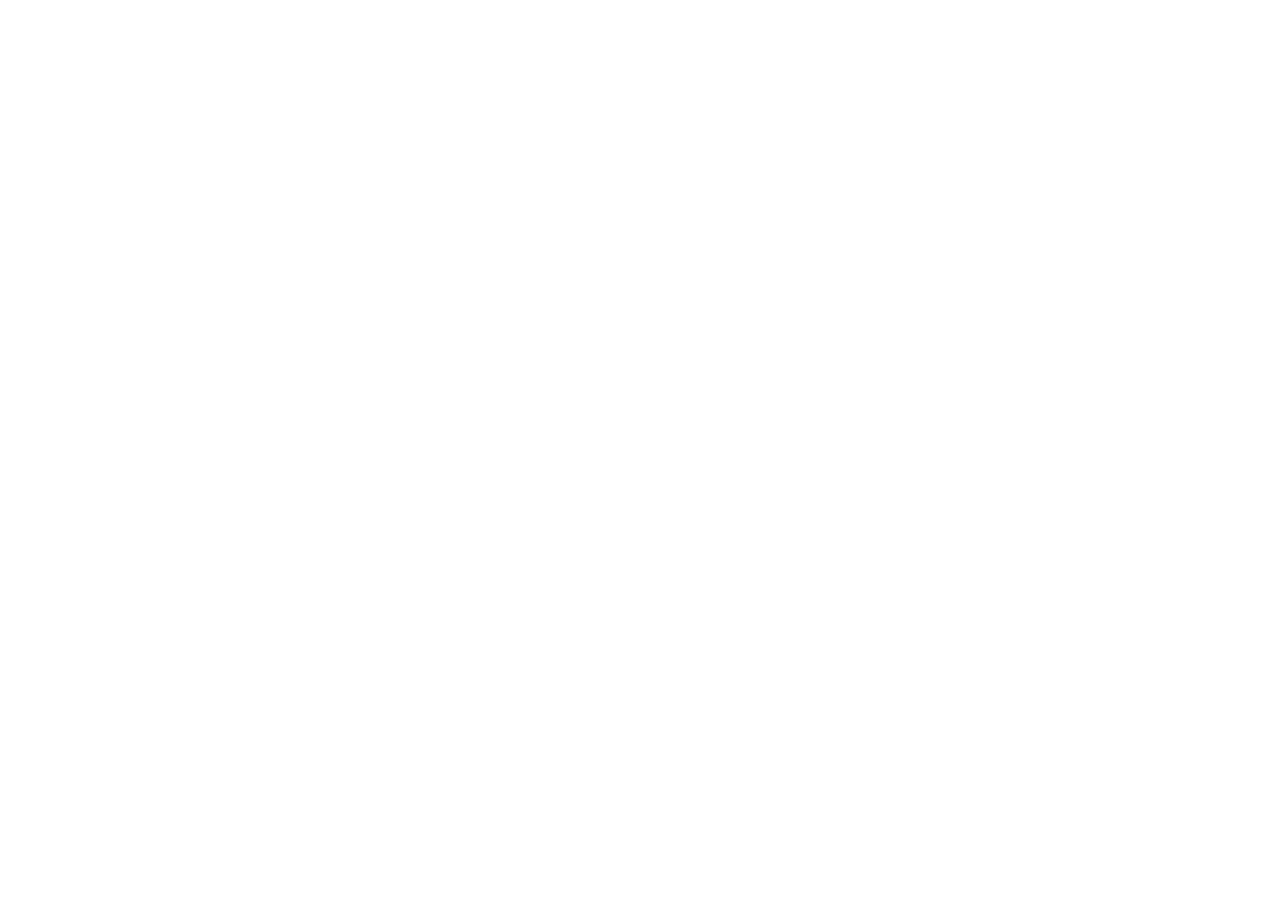
==== index.html @ 4b8dcdec "init index.html and styels.css" ====
<!DOCTYPE html>
<html lang="en">
<head>
  <meta charset="UTF-8">
  <meta name="viewport" content="width=device-width, initial-scale=1.0">
  <title>BarberShop</title>
  <link rel="stylesheet" href="styles.css">
</head>
<body>
  
</body>
</html>
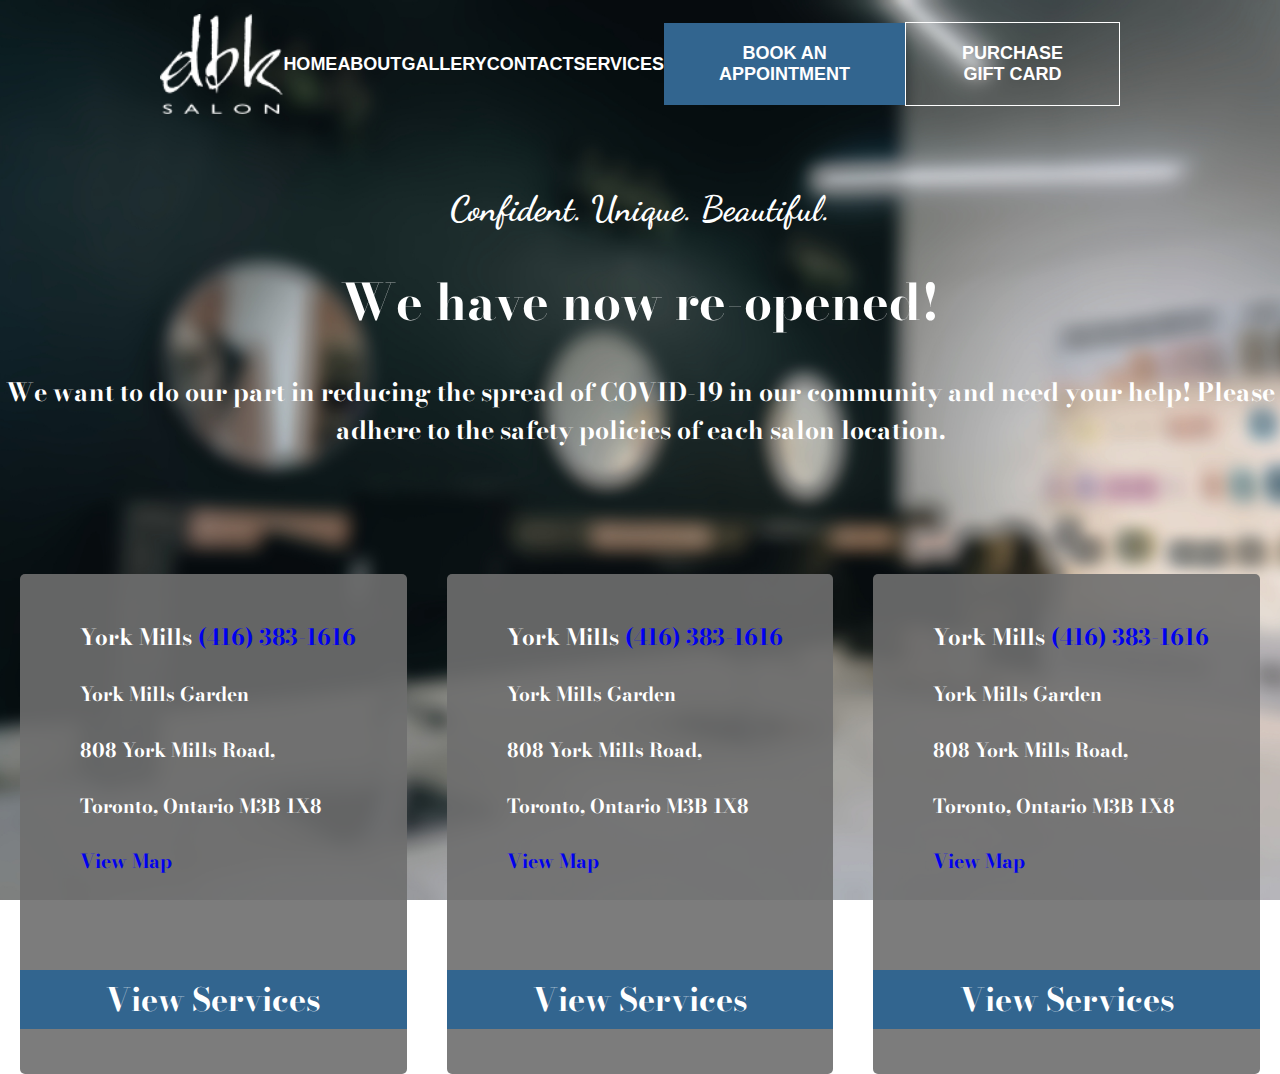
==== commit e0e2566d: "worked on index adding tiles and navbar" ====
--- a/index.html
+++ b/index.html
@@ -3,10 +3,67 @@
 <head>
   <meta charset="UTF-8">
   <meta name="viewport" content="width=device-width, initial-scale=1.0">
-  <title>BarberShop</title>
+  <title>DBK Salon</title>
   <link rel="stylesheet" href="styles.css">
 </head>
 <body>
-  
+    <div class="background-image">
+      <header>
+        <div class="center-nav">
+          <img src="./images/logo.png" alt="dbk logo" href="index.html">
+          <a href="index.html" class="nav-link">HOME</a>
+          <a href="about.html" class="nav-link">ABOUT</a>
+          <a href="gallery.html" class="nav-link">GALLERY</a>
+          <a href="contact.html" class="nav-link">CONTACT</a>
+          <a href="services.html" class="nav-link">SERVICES</a>
+          <a href="booking.html" class="book-appt">BOOK AN APPOINTMENT</a>
+          <a href="booking.html" class="gift-card">PURCHASE GIFT CARD</a>
+        </div>  
+      </header>
+      <div class="center-quotes">
+        <h2>
+          Confident. Unique. Beautiful.
+        </h2>
+        <h1>
+          We have now re-opened! 
+        </h1>
+        <h3>
+          We want to do our part in reducing the spread of COVID-19 in our community and need your help! Please adhere to the safety policies of each salon location.
+        </h3>
+    </div>
+    <div class="location-tiles-container">
+      <div class="tile-item">
+        <div class="address">
+          <h3>York Mills <a href ="#"> (416) 383-1616</a></h3>
+          <h4>York Mills Garden</h4>
+          <h4>808 York Mills Road,</h4>
+          <h4>Toronto, Ontario M3B 1X8</h4>
+          <h4><a href="https://www.google.com/maps">View Map</a></h3>
+        </div>
+        <h1 id="services"><a href="services.html">View Services</a></h1>
+    </div>
+    <div class="tile-item">
+      <div class="address">
+        <h3>York Mills <a href ="#"> (416) 383-1616</a></h3>
+        <h4>York Mills Garden</h4>
+        <h4>808 York Mills Road,</h4>
+        <h4>Toronto, Ontario M3B 1X8</h4>
+        <h4><a href="https://www.google.com/maps">View Map</a></h3>
+      </div>
+      <h1 id="services"><a href="services.html">View Services</a></h1>
+  </div>
+  <div class="tile-item">
+    <div class="address">
+      <h3>York Mills <a href ="#"> (416) 383-1616</a></h3>
+      <h4>York Mills Garden</h4>
+      <h4>808 York Mills Road,</h4>
+      <h4>Toronto, Ontario M3B 1X8</h4>
+      <h4><a href="https://www.google.com/maps">View Map</a></h3>
+    </div>
+    <h1 id="services"><a href="services.html">View Services</a></h1>
+</div>
+  </div>
+  <main>
+  </main>
 </body>
 </html>--- a/styles.css
+++ b/styles.css
@@ -0,0 +1,127 @@
+@import url('https://fonts.googleapis.com/css2?family=Bodoni+Moda&family=Dancing+Script&display=swap');
+
+body {
+  margin: 0;
+  padding: 0;
+  user-select: none;
+  font-family: 'Bodoni Moda', serif;
+}
+
+.background-image {
+  height: 100vh;
+  width: auto;
+  background-image: url(./images/bgmain.jpg);
+  background-repeat: no-repeat;
+  background-size: cover;
+  background-position: center;
+  z-index: -1;
+  display: flex;
+  flex-direction: column;
+  text-align: center;
+}
+
+header {
+  display: flex;
+  text-align: center;
+  justify-content: center;
+  align-items: center;
+  width: 100%;
+  z-index: 1;
+  filter: none; 
+  height: 12vh;
+}
+
+.center-nav {
+  display: flex;
+  flex-direction: row;
+  align-items: center;
+  justify-content: space-around;
+  width: 75%;
+  margin-top: 20px;
+}
+
+.center-nav a {
+  text-decoration: none;
+  color: white;
+  font-weight: bolder;
+  font-size: 18px;
+  font-family: 'Lucida Sans', 'Lucida Sans Regular', 'Lucida Grande', 'Lucida Sans Unicode', Geneva, Verdana, sans-serif;
+}
+
+.center-nav img {
+  height: 100px;
+}
+
+.book-appt {
+  background-color: rgb(50, 101, 143);
+  padding: 20px 55px;
+}
+
+.book-appt:hover {
+  background-color: rgb(27, 55, 77);
+}
+
+.gift-card {
+  padding: 20px 55px;
+  border: 1px solid white;
+}
+
+.center-quotes {
+  color: white;
+  font-size: 2em;
+}
+
+.center-quotes h2 {
+  margin-top: 80px;
+  font-size: 35px;
+  font-family: 'Dancing Script', cursive;
+}
+
+.center-quotes h1 {
+  font-size: 50px;
+}
+
+.center-quotes h3 {
+  font-size: 25px;
+}
+
+.location-tiles-container {
+  display: flex;
+  justify-content: center;
+  margin-top: 100px;
+}
+
+.tile-item {
+  display: flex;
+  color: white;
+  flex-direction: column;
+  justify-content: space-around;
+  text-align: left;
+  width: 500px;
+  height: 500px;
+  background-color: rgba(110, 110, 110, 0.904);
+  margin: 0 20px;
+  border-radius: 5px;
+}
+
+.address {
+  padding-left: 60px;
+  font-size: 1.2em;
+}
+
+.address  a{
+  text-decoration: none;
+}
+
+.tile-item #services {
+  text-align: center;
+  padding: 5px 0px;
+  width: 100%;
+  background-color: rgb(50, 101, 143)
+
+}
+
+#services a {
+  text-decoration: none;
+  color: white;
+}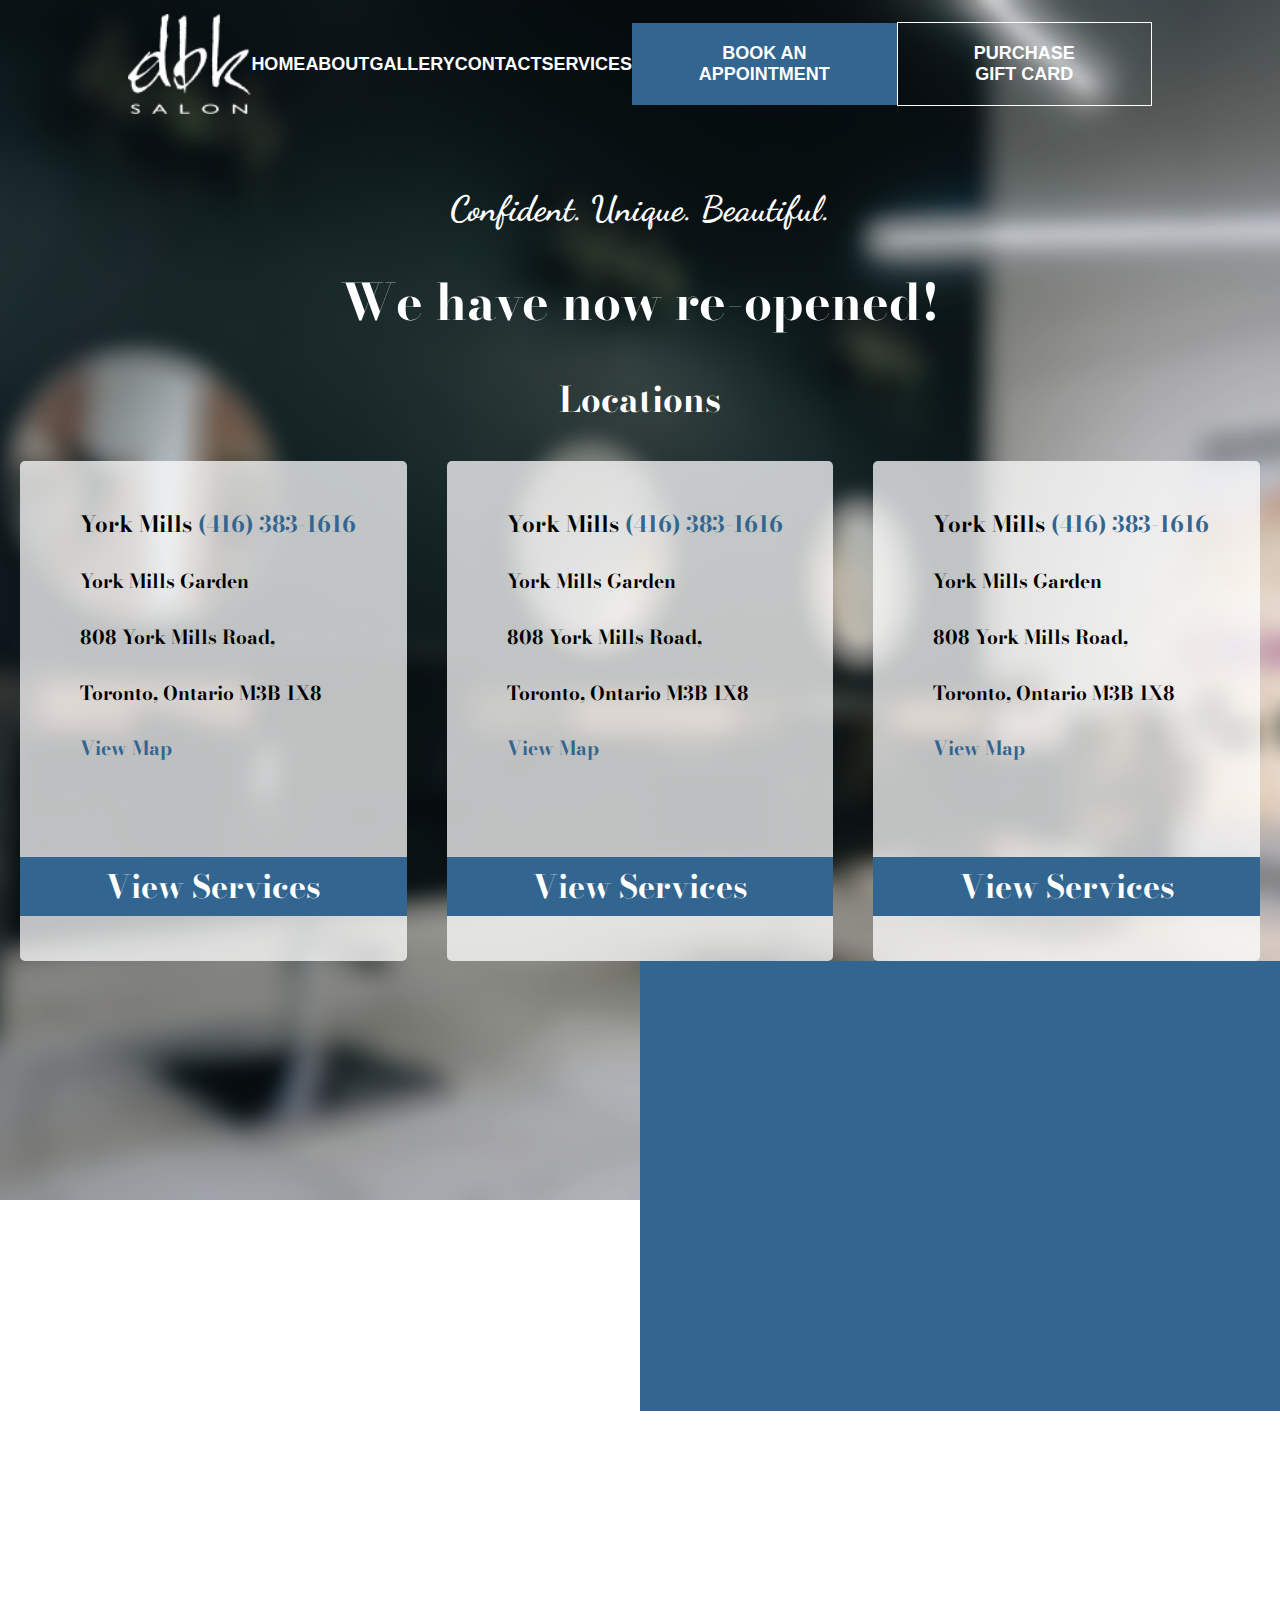
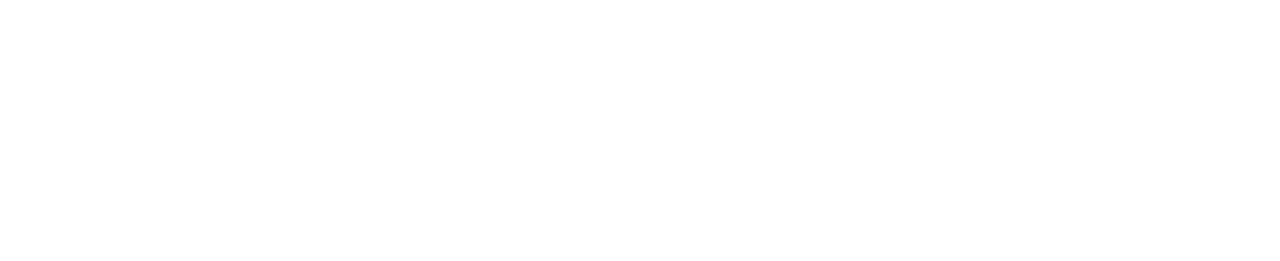
==== commit aa301bae: "commitment section added" ====
--- a/index.html
+++ b/index.html
@@ -28,10 +28,20 @@
           We have now re-opened! 
         </h1>
         <h3>
-          We want to do our part in reducing the spread of COVID-19 in our community and need your help! Please adhere to the safety policies of each salon location.
+          Locations
         </h3>
     </div>
     <div class="location-tiles-container">
+      <div class="tile-item">
+        <div class="address">
+          <h3>York Mills <a href ="#"> (416) 383-1616</a></h3>
+          <h4>York Mills Garden</h4>
+          <h4>808 York Mills Road,</h4>
+          <h4>Toronto, Ontario M3B 1X8</h4>
+          <h4><a href="https://www.google.com/maps">View Map</a></h3>
+        </div>
+        <h1 id="services"><a href="services.html">View Services</a></h1>
+      </div>
       <div class="tile-item">
         <div class="address">
           <h3>York Mills <a href ="#"> (416) 383-1616</a></h3>
@@ -51,19 +61,24 @@
         <h4><a href="https://www.google.com/maps">View Map</a></h3>
       </div>
       <h1 id="services"><a href="services.html">View Services</a></h1>
+    </div>
   </div>
-  <div class="tile-item">
-    <div class="address">
-      <h3>York Mills <a href ="#"> (416) 383-1616</a></h3>
-      <h4>York Mills Garden</h4>
-      <h4>808 York Mills Road,</h4>
-      <h4>Toronto, Ontario M3B 1X8</h4>
-      <h4><a href="https://www.google.com/maps">View Map</a></h3>
-    </div>
-    <h1 id="services"><a href="services.html">View Services</a></h1>
-</div>
+  <div class="commitment-container">
+      <div class="commitment-image">
+        <img>
+      </div>
+      <div class="commitment-section">
+        <h1></h1>
+        <p></p>
+      </div>
+      <div class="commitment-section">
+        <h1></h1>
+        <p></p>
+      </div>
+      <div class="commitment-image">
+        <img>
+      </div>
   </div>
-  <main>
-  </main>
+
 </body>
 </html>--- a/styles.css
+++ b/styles.css
@@ -7,14 +7,17 @@
   font-family: 'Bodoni Moda', serif;
 }
 
+a, a:visited, a:hover, a:active {
+  color: inherit;
+}
 .background-image {
-  height: 100vh;
+  height: 1200px;
   width: auto;
   background-image: url(./images/bgmain.jpg);
   background-repeat: no-repeat;
   background-size: cover;
   background-position: center;
-  z-index: -1;
+  z-index: 0;
   display: flex;
   flex-direction: column;
   text-align: center;
@@ -36,7 +39,7 @@
   flex-direction: row;
   align-items: center;
   justify-content: space-around;
-  width: 75%;
+  width: 80%;
   margin-top: 20px;
 }
 
@@ -82,24 +85,25 @@
 }
 
 .center-quotes h3 {
-  font-size: 25px;
+  font-size: 35px;
+  margin-top: 20px;
+  padding: 0;
 }
 
 .location-tiles-container {
   display: flex;
   justify-content: center;
-  margin-top: 100px;
 }
 
 .tile-item {
   display: flex;
-  color: white;
+  color: black;
   flex-direction: column;
   justify-content: space-around;
   text-align: left;
   width: 500px;
   height: 500px;
-  background-color: rgba(110, 110, 110, 0.904);
+  background-color: rgba(255, 255, 255, 0.74);
   margin: 0 20px;
   border-radius: 5px;
 }
@@ -111,6 +115,7 @@
 
 .address  a{
   text-decoration: none;
+  color:rgb(50, 101, 143)
 }
 
 .tile-item #services {
@@ -124,4 +129,18 @@
 #services a {
   text-decoration: none;
   color: white;
+}
+
+.commitment-container {
+  display: grid;
+  width: 100vw;
+  height: 1200px;
+  grid-template-columns: 1fr 1fr;
+  grid-template-rows: 1fr 1fr;
+  z-index: 0;
+}
+
+.commitment-container div:nth-child(2){
+  background-color: rgb(50, 101, 143);
+  height: 50vh;
 }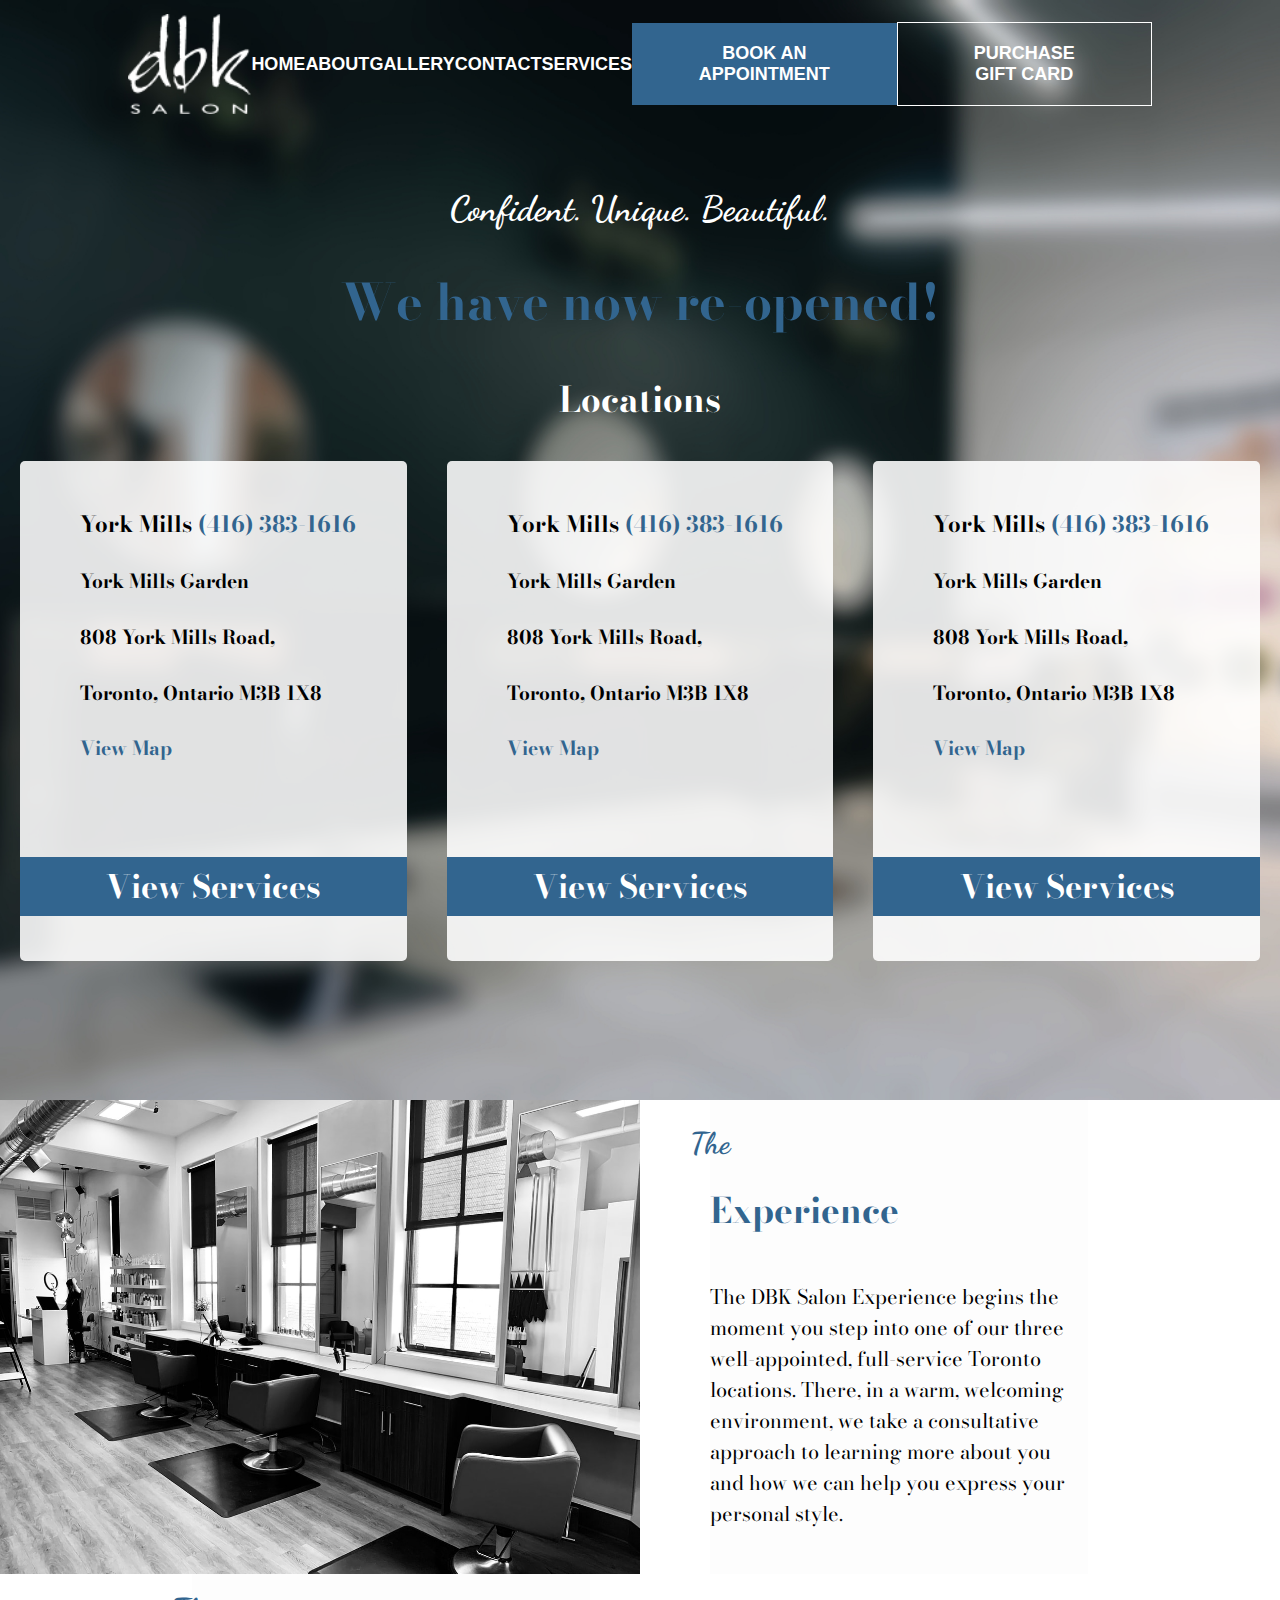
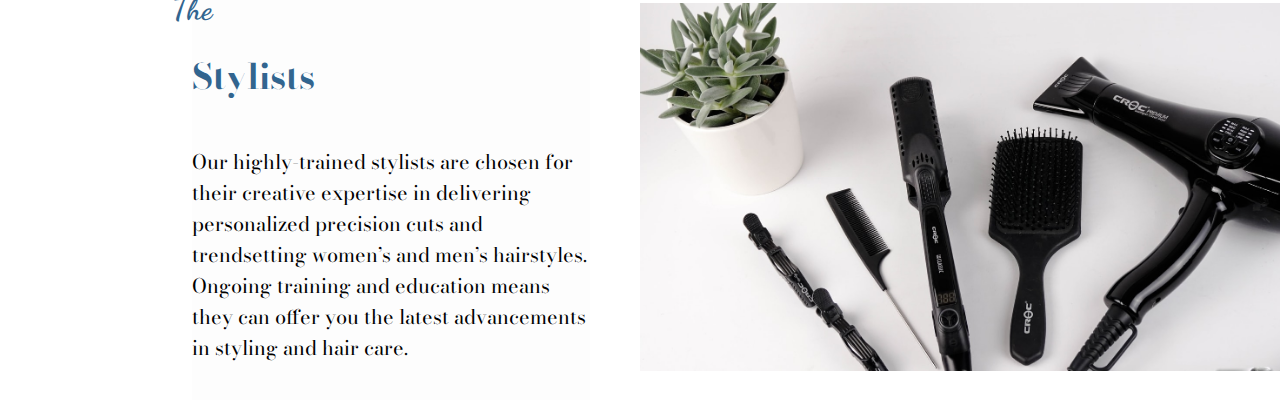
==== commit 8c396c4c: "added commitment section" ====
--- a/index.html
+++ b/index.html
@@ -63,22 +63,39 @@
       <h1 id="services"><a href="services.html">View Services</a></h1>
     </div>
   </div>
+    </div>
   <div class="commitment-container">
       <div class="commitment-image">
-        <img>
+        <img src="./images/commitment1.jfif">
       </div>
       <div class="commitment-section">
-        <h1></h1>
-        <p></p>
+        <h2>The</h2>
+        <h1> Experience</h1>
+        <p>
+          The DBK Salon Experience begins the moment you step into one 
+          of our three well-appointed, full-service Toronto locations. 
+          There, in a warm, welcoming environment, we take a consultative 
+          approach to learning more about you and how we can help you express 
+          your personal style.
+        </p>
       </div>
       <div class="commitment-section">
-        <h1></h1>
-        <p></p>
+        <h2>The</h2>
+        <h1> Stylists</h1>
+        <p>
+          Our highly-trained stylists are chosen for their creative expertise 
+          in delivering personalized precision cuts and trendsetting women’s 
+          and men’s hairstyles. Ongoing training and education means they can
+          offer you the latest advancements in styling and hair care.
+        </p>
       </div>
       <div class="commitment-image">
-        <img>
+        <img src="./images/commitment2.jfif">
       </div>
   </div>
-
+  <footer>
+    
+  </footer>
+  </div>
 </body>
 </html>--- a/styles.css
+++ b/styles.css
@@ -11,13 +11,13 @@
   color: inherit;
 }
 .background-image {
-  height: 1200px;
+  height: 1100px;
   width: auto;
   background-image: url(./images/bgmain.jpg);
   background-repeat: no-repeat;
   background-size: cover;
   background-position: center;
-  z-index: 0;
+  z-index: -1;
   display: flex;
   flex-direction: column;
   text-align: center;
@@ -101,9 +101,9 @@
   flex-direction: column;
   justify-content: space-around;
   text-align: left;
-  width: 500px;
+  width: 400px;
   height: 500px;
-  background-color: rgba(255, 255, 255, 0.74);
+  background-color: rgba(255, 255, 255, 0.884);
   margin: 0 20px;
   border-radius: 5px;
 }
@@ -122,8 +122,7 @@
   text-align: center;
   padding: 5px 0px;
   width: 100%;
-  background-color: rgb(50, 101, 143)
-
+  background-color: rgb(50, 101, 143);
 }
 
 #services a {
@@ -134,13 +133,56 @@
 .commitment-container {
   display: grid;
   width: 100vw;
-  height: 1200px;
+  height: 100vh;
   grid-template-columns: 1fr 1fr;
   grid-template-rows: 1fr 1fr;
-  z-index: 0;
+  z-index: 1;
 }
 
-.commitment-container div:nth-child(2){
-  background-color: rgb(50, 101, 143);
-  height: 50vh;
+.commitment-container div:nth-child(2), .commitment-container div:nth-child(3){
+  background-color: rgb(253, 253, 253);
+  height: 100%;
+}
+
+.commitment-image {
+  overflow: hidden;
+  display: flex;
+  align-items: center;
+  justify-content: center;  
+}
+
+.commitment-section {
+  display: flex;
+  flex-direction: column;
+  justify-content: center;
+}
+
+
+.commitment-section:nth-child(2){
+  margin: 0px 30% 50px 70px;
+}
+
+.commitment-section:nth-child(3){
+  margin: 0px 50px 0px 30%;
+}
+.commitment-section h2 {
+  margin: 0 -20px;
+  font-family: 'Dancing Script', cursive;
+  font-size: 30px;
+}
+
+.commitment-section h1 {
+  font-size: 35px;
+}
+
+.commitment-section p {
+  font-size: 20px;
+}
+
+.commitment-section h2, h1 {
+  color: rgb(50, 101, 143);
+}
+
+.commitment-image img {
+  width: 100%;
 }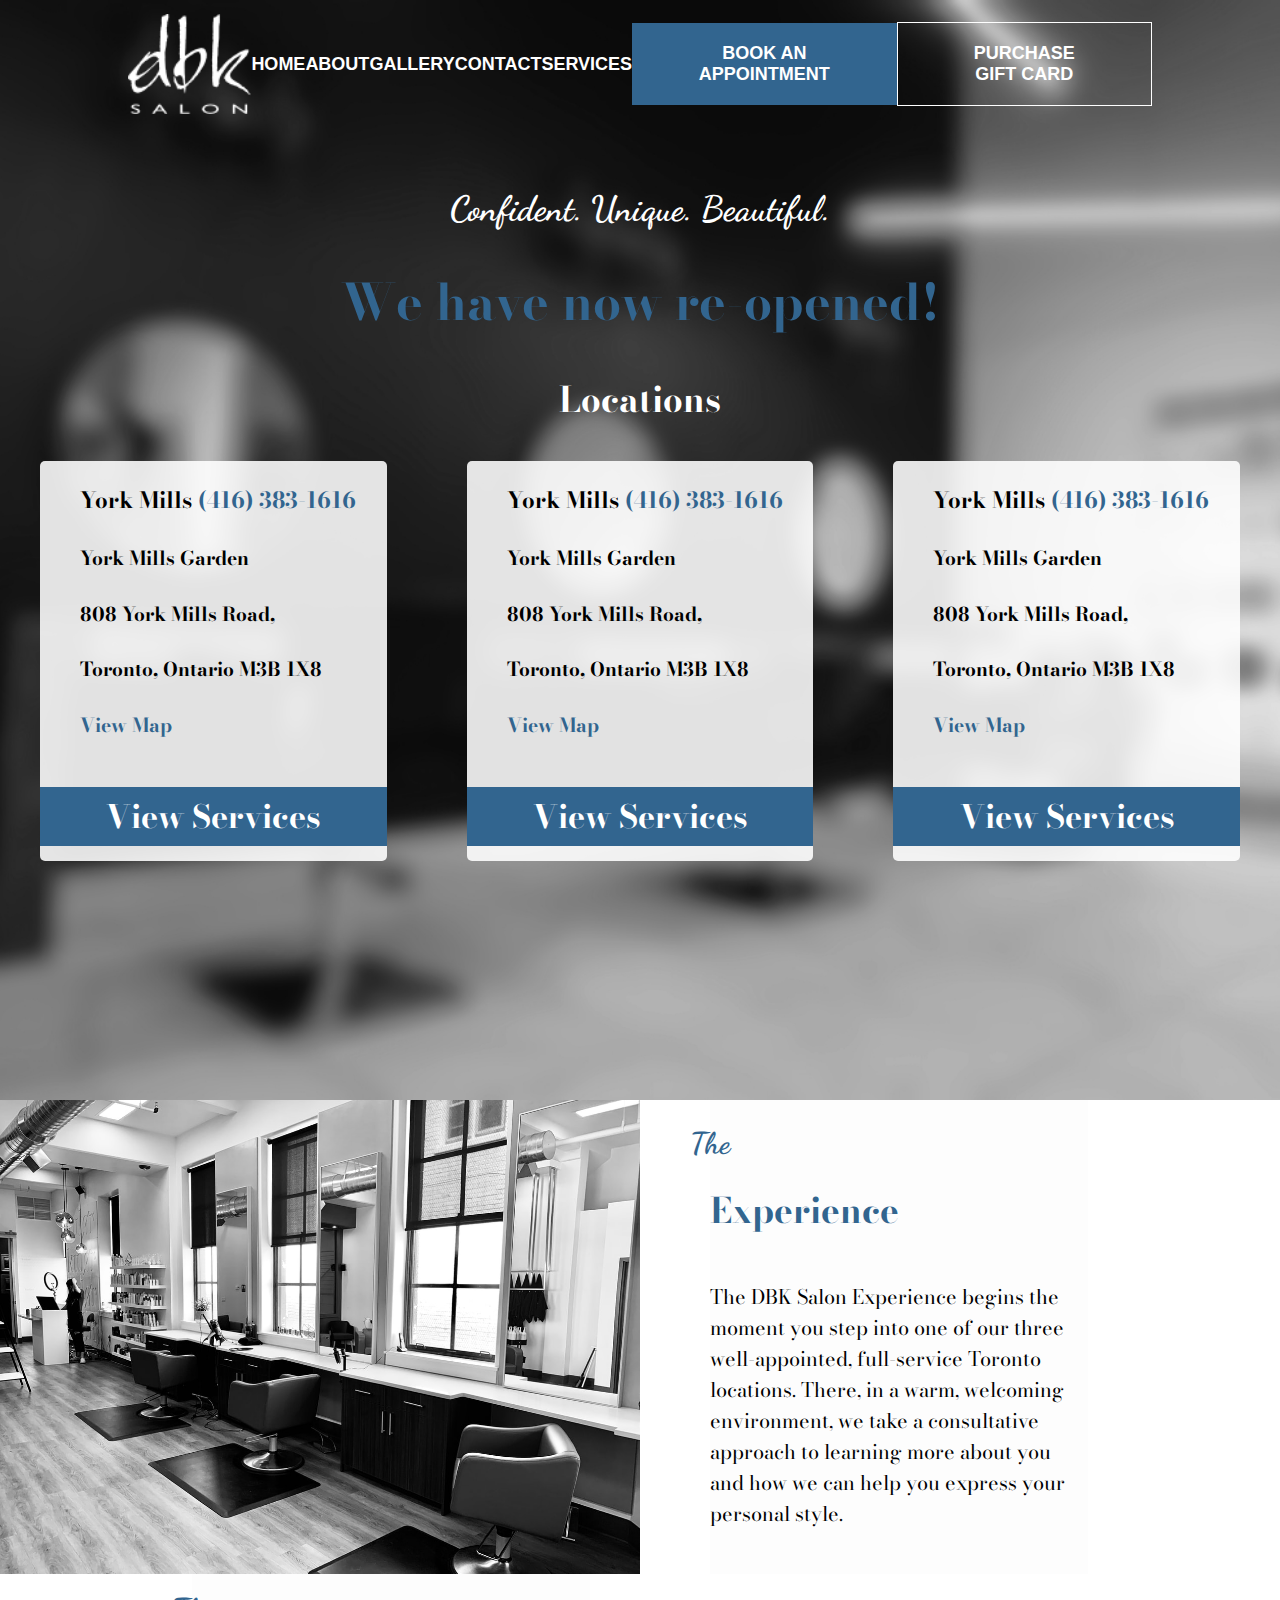
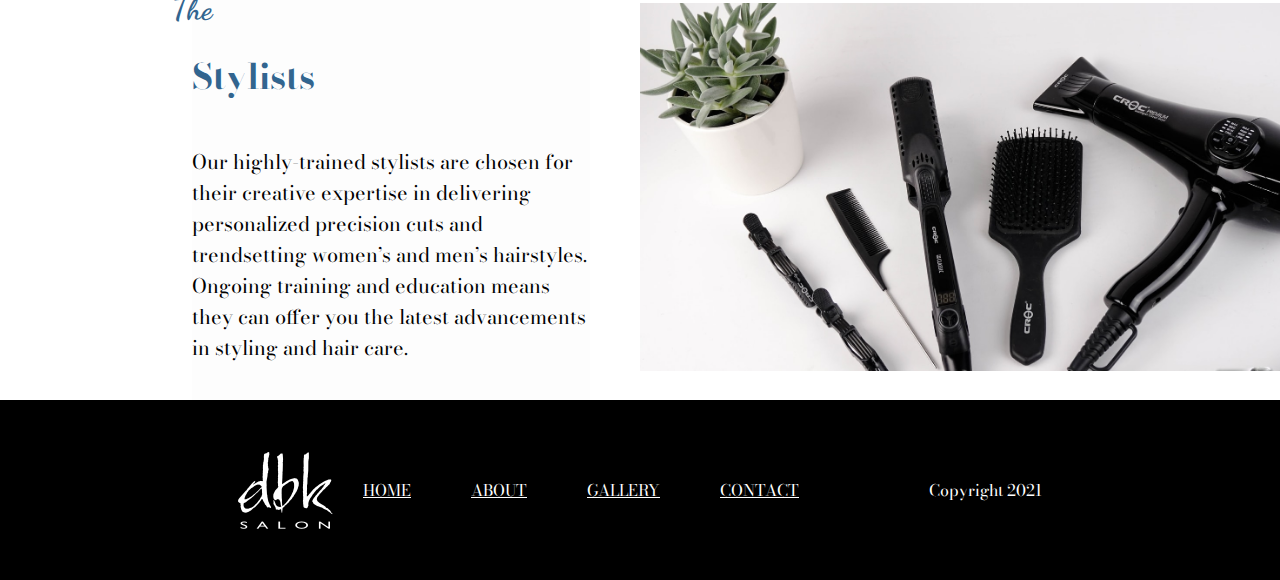
==== commit 4207c664: "completed contact page" ====
--- a/index.html
+++ b/index.html
@@ -16,8 +16,8 @@
           <a href="gallery.html" class="nav-link">GALLERY</a>
           <a href="contact.html" class="nav-link">CONTACT</a>
           <a href="services.html" class="nav-link">SERVICES</a>
-          <a href="booking.html" class="book-appt">BOOK AN APPOINTMENT</a>
-          <a href="booking.html" class="gift-card">PURCHASE GIFT CARD</a>
+          <a href="#" class="book-appt">BOOK AN APPOINTMENT</a>
+          <a href="#" class="gift-card">PURCHASE GIFT CARD</a>
         </div>  
       </header>
       <div class="center-quotes">
@@ -94,8 +94,14 @@
       </div>
   </div>
   <footer>
-    
+    <div class="bottom-nav">
+      <img src="./images/logo.png" alt="dbk logo" href="index.html">
+      <a href="index.html" class="nav-link">HOME</a>
+      <a href="about.html" class="nav-link">ABOUT</a>
+      <a href="gallery.html" class="nav-link">GALLERY</a>
+      <a href="contact.html" class="nav-link">CONTACT</a>
+      <div style="margin-left: 100px;">Copyright 2021</div>  
+    </div>
   </footer>
-  </div>
 </body>
 </html>--- a/styles.css
+++ b/styles.css
@@ -101,15 +101,15 @@
   flex-direction: column;
   justify-content: space-around;
   text-align: left;
-  width: 400px;
-  height: 500px;
+  width: 350px;
+  height: 400px;
   background-color: rgba(255, 255, 255, 0.884);
-  margin: 0 20px;
+  margin: 0 40px;
   border-radius: 5px;
 }
 
 .address {
-  padding-left: 60px;
+  padding-left: 40px;
   font-size: 1.2em;
 }
 
@@ -185,4 +185,22 @@
 
 .commitment-image img {
   width: 100%;
+}
+
+footer {
+  display: flex;
+  height: 20vh;
+  bottom: 0px;
+  flex-direction: row;
+  justify-content: center;
+  background-color: black;
+  color: white;
+}
+
+.bottom-nav {
+  display: flex;
+  align-items: center;
+}
+.bottom-nav a {
+  padding: 0px 30px;
 }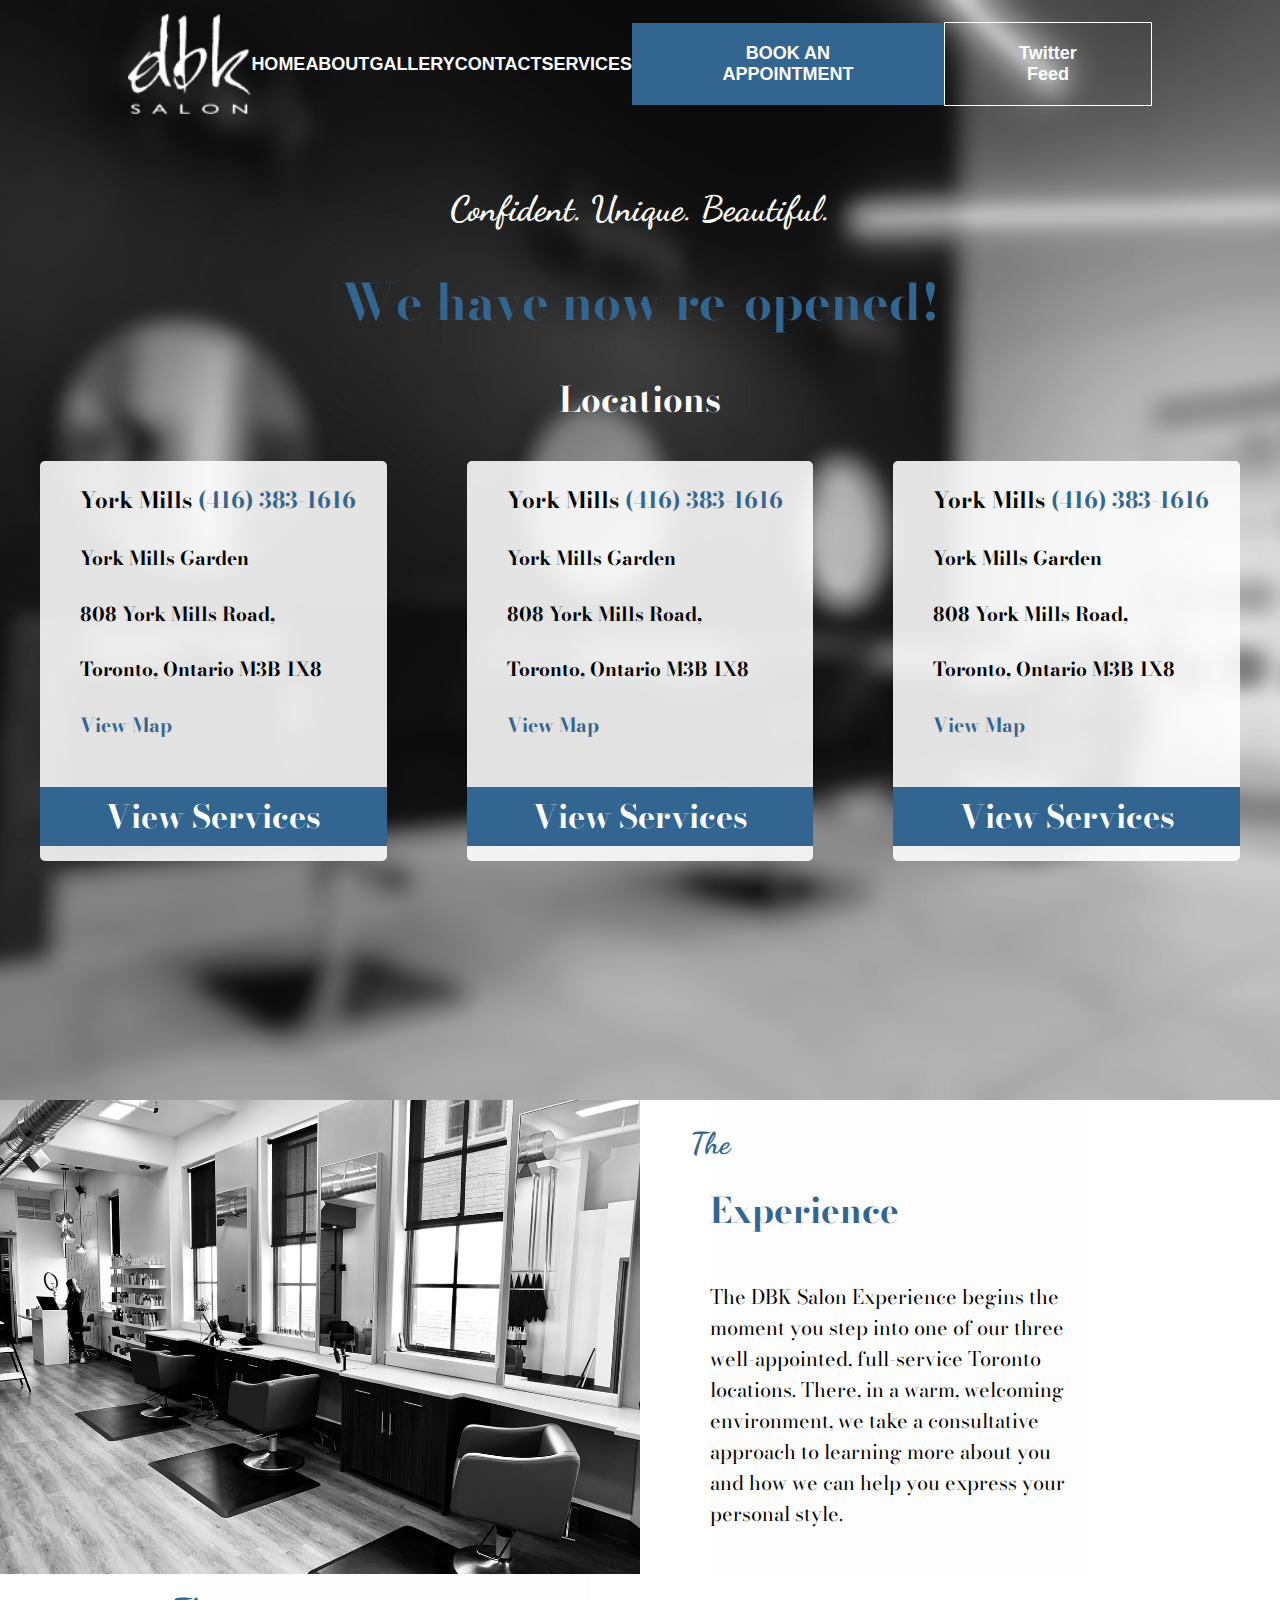
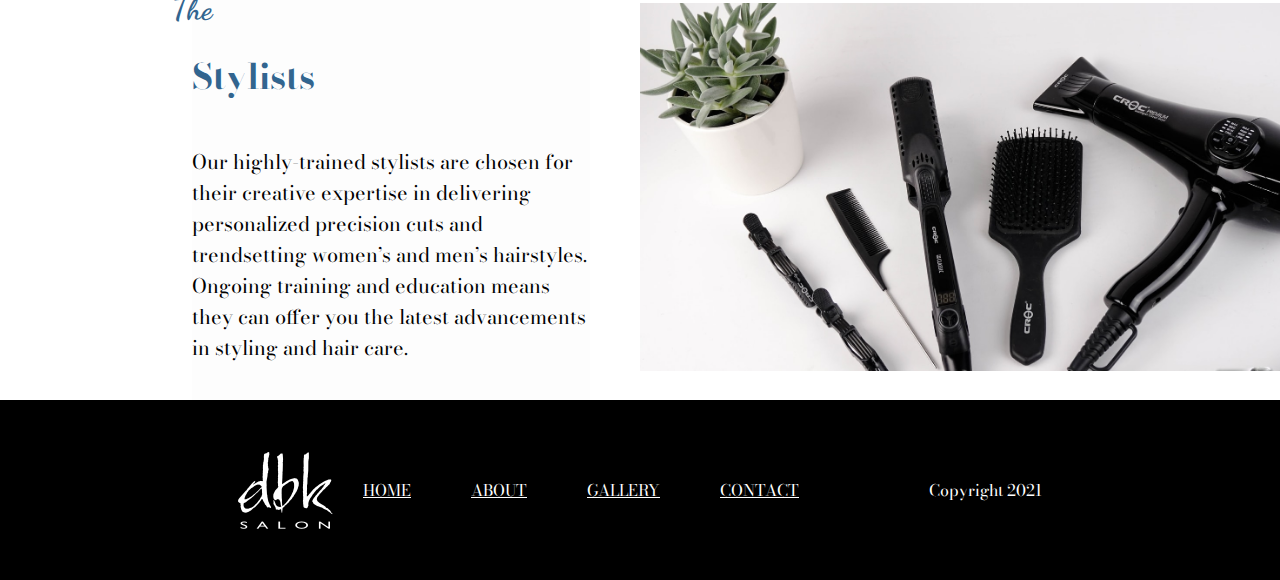
==== commit da43878a: "added twiiter feed" ====
--- a/index.html
+++ b/index.html
@@ -17,7 +17,7 @@
           <a href="contact.html" class="nav-link">CONTACT</a>
           <a href="services.html" class="nav-link">SERVICES</a>
           <a href="#" class="book-appt">BOOK AN APPOINTMENT</a>
-          <a href="#" class="gift-card">PURCHASE GIFT CARD</a>
+          <a href="news.html" class="gift-card">Twitter Feed</a>
         </div>  
       </header>
       <div class="center-quotes">
